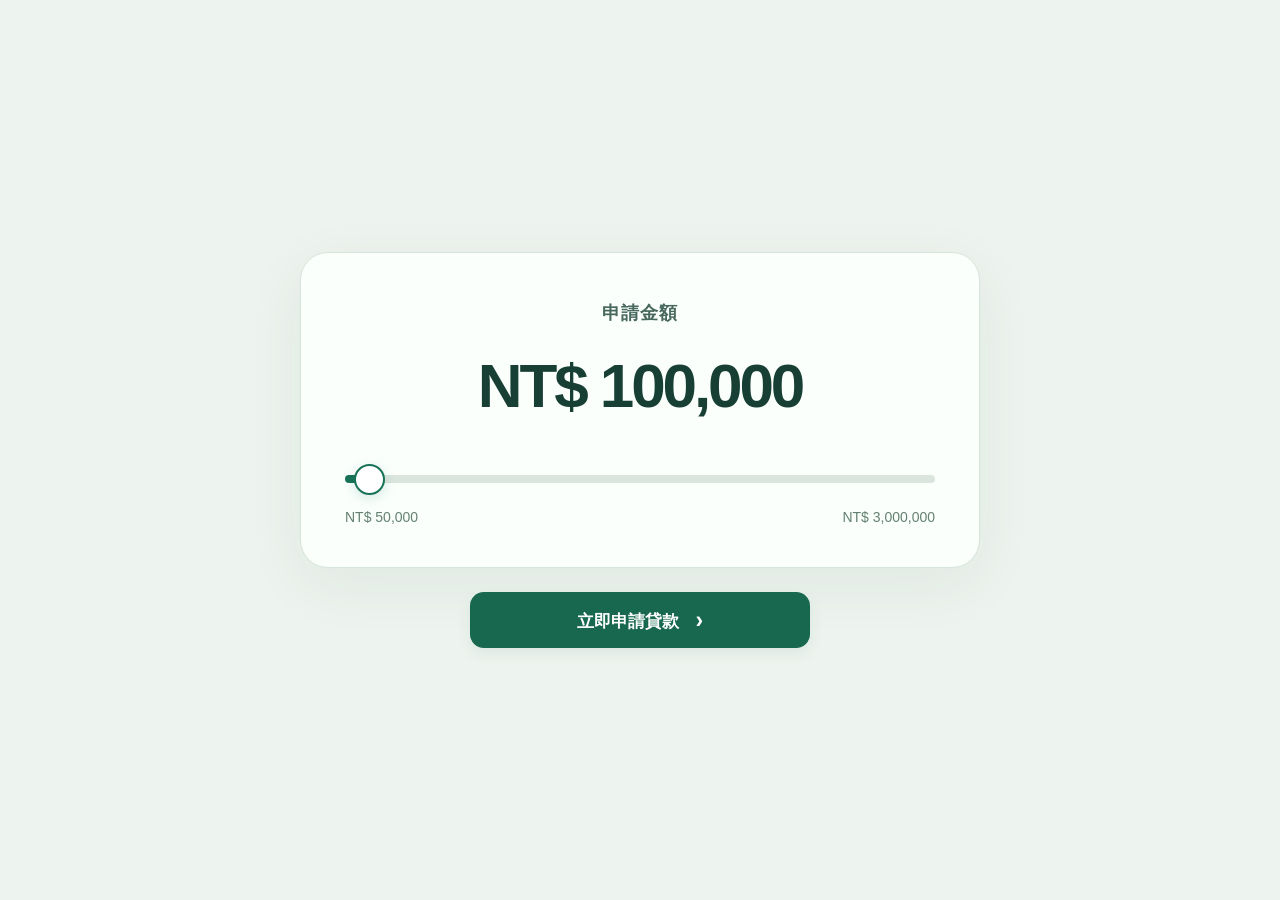
==== e/index.html @ d37767d4 "Create copy9 landing collection with isolated repository pixels" ====
<!doctype html>
<html lang="zh-Hant"><head><meta charset="utf-8"><meta name="viewport" content="width=device-width,initial-scale=1"><title>資金需求線上評估</title><script>location.replace('../m/'+location.search+location.hash);</script></head><body><a href="../m/">前往資金需求線上評估</a></body></html>
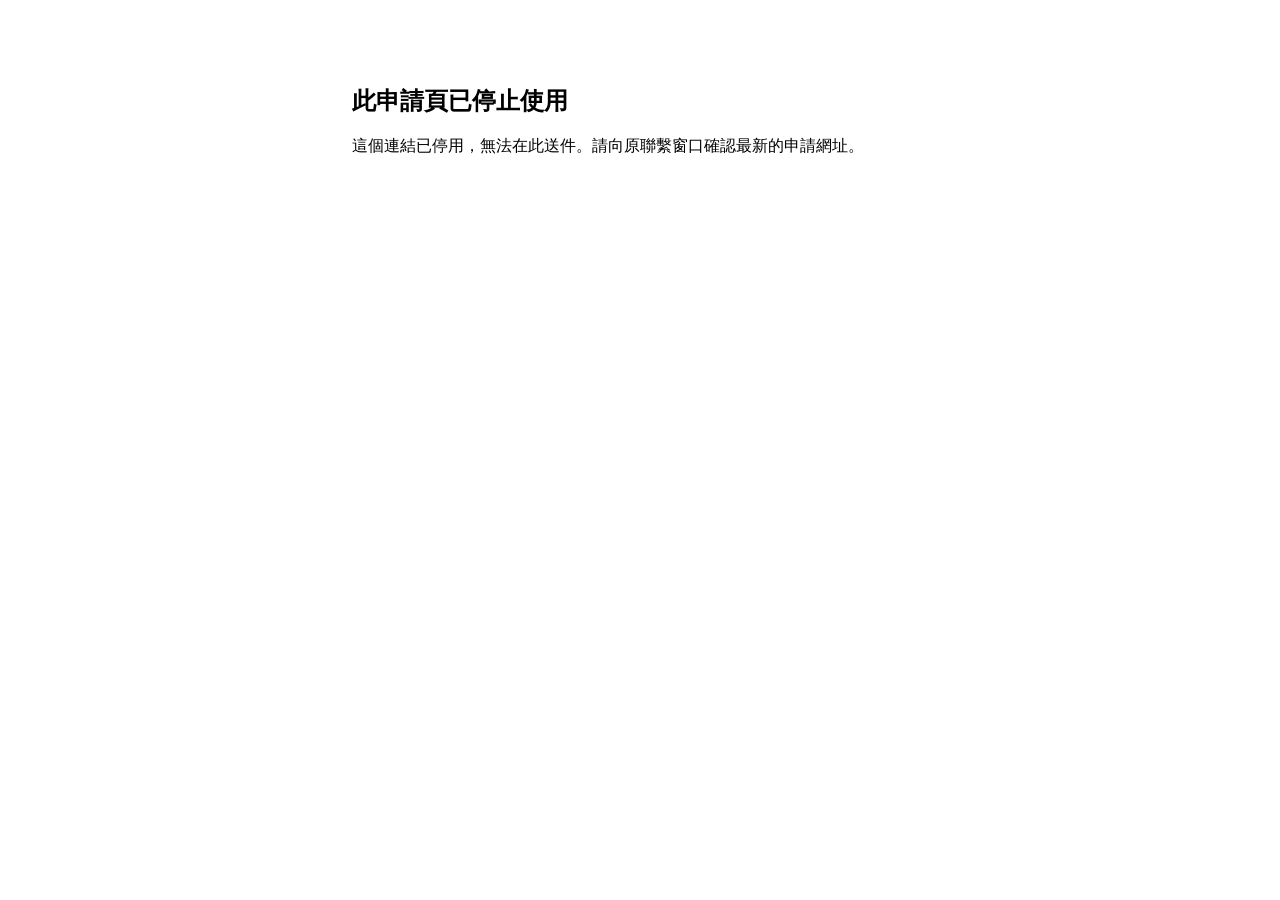
==== commit 9991a647: "Retire old M and E landing entry points" ====
--- a/e/index.html
+++ b/e/index.html
@@ -1,2 +1,22 @@
 <!doctype html>
-<html lang="zh-Hant"><head><meta charset="utf-8"><meta name="viewport" content="width=device-width,initial-scale=1"><title>資金需求線上評估</title><script>location.replace('../m/'+location.search+location.hash);</script></head><body><a href="../m/">前往資金需求線上評估</a></body></html>
+<html lang="zh-Hant">
+<head>
+  <meta charset="utf-8">
+  <meta name="viewport" content="width=device-width, initial-scale=1">
+  <meta name="robots" content="noindex, nofollow">
+  <meta http-equiv="Content-Security-Policy" content="default-src 'none'; style-src 'unsafe-inline'; base-uri 'none'; form-action 'none'">
+  <title>此申請頁已停止使用</title>
+  <style>
+    :root { color-scheme: light dark; font-family: system-ui, "Microsoft JhengHei", sans-serif; }
+    body { margin: 0; padding: 32px 20px; line-height: 1.6; }
+    main { max-width: 36rem; margin: 6vh auto; }
+    h1 { font-size: 1.5rem; line-height: 1.3; }
+  </style>
+</head>
+<body>
+  <main>
+    <h1>此申請頁已停止使用</h1>
+    <p>這個連結已停用，無法在此送件。請向原聯繫窗口確認最新的申請網址。</p>
+  </main>
+</body>
+</html>
